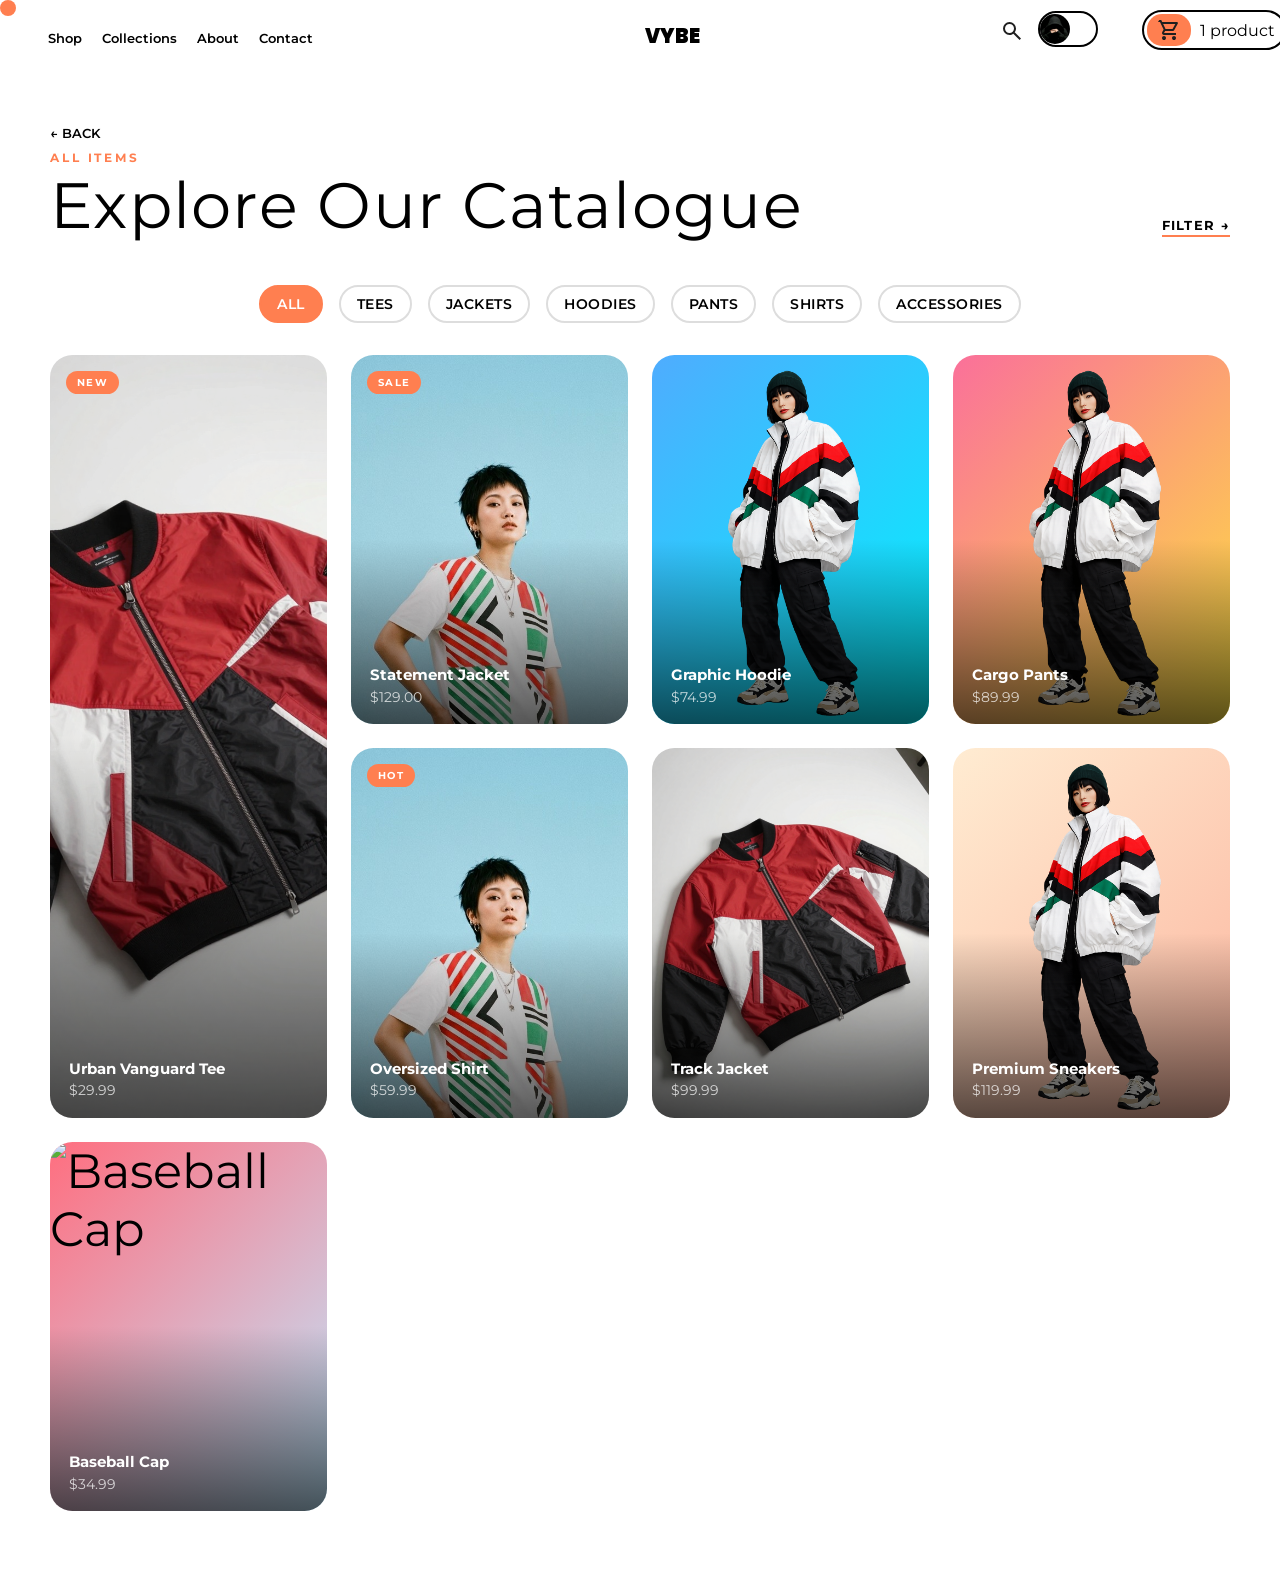
==== items.html @ 05dde700 "Add items catalogue page with filter functionality and navigation updates Co-authored-by: Copilot <c" ====
<!DOCTYPE html>
<html lang="en">
<head>
    <meta charset="UTF-8">
    <meta name="viewport" content="width=device-width, initial-scale=1.0">
    <title>Items Catalogue - VYBE</title>
    <link rel="stylesheet" href="style.css">
    <link rel="preconnect" href="https://fonts.googleapis.com">
    <link rel="preconnect" href="https://fonts.gstatic.com" crossorigin>
    <link href="https://fonts.googleapis.com/css2?family=Montserrat:ital,wght@0,100..900;1,100..900&family=Poppins:ital,wght@0,100;0,200;0,300;0,400;0,500;0,600;0,700;0,800;0,900;1,100;1,200;1,300;1,400;1,500;1,600;1,700;1,800;1,900&family=Rubik+Mono+One&family=Ubuntu:ital,wght@0,300;0,400;0,500;0,700;1,300;1,400;1,500;1,700&display=swap" rel="stylesheet">
    <style>
        * {
            font-family: "Montserrat", sans-serif;
        }
        nav ul li a,
        nav ol li,
        .logo,
        .profile,
        .cart,
        .view-all,
        .product-card,
        .add-btn,
        button {
            cursor: pointer;
        }
        nav ol li svg {
            cursor: pointer;
        }
    </style>
</head>
<body>
    <div class="cursor" id="cursor"></div>
    <nav>
        <ul>
            <li><a href="shop.html">Shop</a></li>
            <li><a href="collections.html">Collections</a></li>
            <li><a href="about.html">About</a></li>
            <li><a href="contact.html">Contact</a></li>
        </ul>
        
        <span class="logo">VYBE</span>
        <ol>
            <li><svg xmlns="http://www.w3.org/2000/svg" height="24px" viewBox="0 -960 960 960" width="24px" fill="#1f1f1f"><path d="M784-120 532-372q-30 24-69 38t-83 14q-109 0-184.5-75.5T120-580q0-109 75.5-184.5T380-840q109 0 184.5 75.5T640-580q0 44-14 83t-38 69l252 252-56 56ZM380-400q75 0 127.5-52.5T560-580q0-75-52.5-127.5T380-760q-75 0-127.5 52.5T200-580q0 75 52.5 127.5T380-400Z"/></svg></li>
            <li><div class="profile"><img src="dp.jpg.jpg" alt=""></div></li>
            <li><div class="cart"><p><svg xmlns="http://www.w3.org/2000/svg" height="24px" viewBox="0 -960 960 960" width="24px" fill="#1f1f1f"><path d="M223.5-103.5Q200-127 200-160t23.5-56.5Q247-240 280-240t56.5 23.5Q360-193 360-160t-23.5 56.5Q313-80 280-80t-56.5-23.5Zm400 0Q600-127 600-160t23.5-56.5Q647-240 680-240t56.5 23.5Q760-193 760-160t-23.5 56.5Q713-80 680-80t-56.5-23.5ZM246-720l96 200h280l110-200H246Zm-38-80h590q23 0 35 20.5t1 41.5L692-482q-11 20-29.5 31T622-440H324l-44 80h480v80H280q-45 0-68-39.5t-2-78.5l54-98-144-304H40v-80h130l38 80Zm134 280h280-280Z"/></svg> 1 product</p></div></li>
        </ol>
    </nav>

    <!-- Items Catalogue Section -->
    <section id="items-catalogue" class="items-section">
        <div class="section-header">
            <div>
                <a href="index.html" class="back-btn">← BACK</a>
                <div class="section-eyebrow">All Items</div>
                <div class="section-title">Explore Our Catalogue</div>
            </div>
            <a href="#" class="view-all">Filter →</a>
        </div>

        <!-- Filter Section -->
        <div class="filter-section">
            <button class="filter-btn active" data-filter="all">All</button>
            <button class="filter-btn" data-filter="tee">Tees</button>
            <button class="filter-btn" data-filter="jacket">Jackets</button>
            <button class="filter-btn" data-filter="hoodie">Hoodies</button>
            <button class="filter-btn" data-filter="pants">Pants</button>
            <button class="filter-btn" data-filter="shirt">Shirts</button>
            <button class="filter-btn" data-filter="accessories">Accessories</button>
        </div>

        <div class="items-grid">
            <!-- Item 1 -->
            <div class="product-card" data-category="tee">
                <div class="product-img-wrap">
                    <div class="product-img-placeholder" style="background: linear-gradient(135deg, #667eea 0%, #764ba2 100%);">
                        <img src="Graphic jacket.jpg" alt="Urban Tee">
                    </div>
                </div>
                <div class="product-overlay">
                    <div class="product-name">Urban Vanguard Tee</div>
                    <div class="product-price">$29.99</div>
                </div>
                <div class="product-tag">New</div>
                <button class="add-btn">+</button>
            </div>

            <!-- Item 2 -->
            <div class="product-card" data-category="jacket">
                <div class="product-img-wrap">
                    <div class="product-img-placeholder" style="background: linear-gradient(135deg, #f093fb 0%, #f5576c 100%);">
                        <img src="avatar2.png" alt="Street Jacket">
                    </div>
                </div>
                <div class="product-overlay">
                    <div class="product-name">Statement Jacket</div>
                    <div class="product-price">$129.00</div>
                </div>
                <div class="product-tag">Sale</div>
                <button class="add-btn">+</button>
            </div>

            <!-- Item 3 -->
            <div class="product-card" data-category="hoodie">
                <div class="product-img-wrap">
                    <div class="product-img-placeholder" style="background: linear-gradient(135deg, #4facfe 0%, #00f2fe 100%);">
                        <img src="avatar.png" alt="Graphic Hoodie">
                    </div>
                </div>
                <div class="product-overlay">
                    <div class="product-name">Graphic Hoodie</div>
                    <div class="product-price">$74.99</div>
                </div>
                <button class="add-btn">+</button>
            </div>

            <!-- Item 4 -->
            <div class="product-card" data-category="pants">
                <div class="product-img-wrap">
                    <div class="product-img-placeholder" style="background: linear-gradient(135deg, #fa709a 0%, #fee140 100%);">
                        <img src="avatar.png" alt="Cargo Pants">
                    </div>
                </div>
                <div class="product-overlay">
                    <div class="product-name">Cargo Pants</div>
                    <div class="product-price">$89.99</div>
                </div>
                <button class="add-btn">+</button>
            </div>

            <!-- Item 5 -->
            <div class="product-card" data-category="shirt">
                <div class="product-img-wrap">
                    <div class="product-img-placeholder" style="background: linear-gradient(135deg, #a8edea 0%, #fed6e3 100%);">
                        <img src="avatar2.png" alt="Oversized Shirt">
                    </div>
                </div>
                <div class="product-overlay">
                    <div class="product-name">Oversized Shirt</div>
                    <div class="product-price">$59.99</div>
                </div>
                <div class="product-tag">Hot</div>
                <button class="add-btn">+</button>
            </div>

            <!-- Item 6 -->
            <div class="product-card" data-category="jacket">
                <div class="product-img-wrap">
                    <div class="product-img-placeholder" style="background: linear-gradient(135deg, #ff9a9e 0%, #fecfef 100%);">
                        <img src="Graphic jacket.jpg" alt="Track Jacket">
                    </div>
                </div>
                <div class="product-overlay">
                    <div class="product-name">Track Jacket</div>
                    <div class="product-price">$99.99</div>
                </div>
                <button class="add-btn">+</button>
            </div>

            <!-- Item 7 -->
            <div class="product-card" data-category="accessories">
                <div class="product-img-wrap">
                    <div class="product-img-placeholder" style="background: linear-gradient(135deg, #ffecd2 0%, #fcb69f 100%);">
                        <img src="avatar.png" alt="Sneakers">
                    </div>
                </div>
                <div class="product-overlay">
                    <div class="product-name">Premium Sneakers</div>
                    <div class="product-price">$119.99</div>
                </div>
                <button class="add-btn">+</button>
            </div>

            <!-- Item 8 -->
            <div class="product-card" data-category="accessories">
                <div class="product-img-wrap">
                    <div class="product-img-placeholder" style="background: linear-gradient(135deg, #ff6e7f 0%, #bfe9ff 100%);">
                        <img src="cap.png" alt="Baseball Cap">
                    </div>
                </div>
                <div class="product-overlay">
                    <div class="product-name">Baseball Cap</div>
                    <div class="product-price">$34.99</div>
                </div>
                <button class="add-btn">+</button>
            </div>
        </div>
    </section>

    <script src="script.js"></script>
</body>
</html>
---- style.css ----
*{
  font-family: "Montserrat", sans-serif;
  font-optical-sizing: auto;
  font-style: normal;
  cursor: default;
}

body{
    overflow-x: hidden;
    padding: 0px;
    margin: 0px;
}
.cursor {
      width: 16px; height: 16px;
      background: coral;
      border-radius: 50%;
      position: fixed;
      top: 0; left: 0;
      pointer-events: none;
      z-index: 9999;
      transition: transform 0.15s ease, background 0.2s;
      mix-blend-mode: multiply;
}
.cursor.expand { transform: scale(4); background: rgb(255, 158, 123); }
nav{
    width: 100vw;
    margin: 0px;
    padding: 0px;
    margin-top: 10px;  
}
nav ul{
    display: inline-block;
}
nav ul li{
    display: inline;
    padding: 8px;
    font-size: 13px;
    font-weight: 600;
}
nav ul li a{
    text-decoration: none;
    color: black;
    cursor: pointer;
}
nav ol{
    display: inline;
    width: 100%;
    position: relative;
    left: 20vw;

}
nav ol li{
    list-style-type: none;
    display: inline;
    cursor: pointer;
}
.profile{
    width: 60px;
    height: 36px;
    border: 2px solid black;
    border-radius: 20px;
    display: inline-block;
    box-sizing: border-box;
    cursor: pointer;
}
.profile img{
    height: 30px;
    width: 30px;
    border-radius: 50%;
    position: relative;
    top: 1px;
    display: inline-block;
    cursor: pointer;
}
nav ol li svg{
    cursor: pointer;
    position: relative;
    top: 0px;
    margin-right: 10px;
}
.cart{
    width: 140px;
    height: 36px;
    border: 2px solid black;
    border-radius: 20px;
    display: inline-block;
    position: relative;
    top: 0px;
    left: 40px;
    cursor: pointer;
}
.cart svg{
    position: absolute;
    left: -53px;
    border-radius: 15px;
    top: -7px;
    padding: 4px 10px;
    background: coral;
}
.cart p{
    margin-bottom: 10px;
    position: relative;
    top: -7.5px;
    left: 40%;
}
.logo{
    font-size: 20px;
    font-weight: 900;
    font-family: "Poppins", monospace;
    text-align: center;
    margin-left: 25vw;
    
}
.hero{
    background-color: coral;
    width: 85vw;
    margin: auto;
    height: 500px;
    border-radius: 50px;
    margin-top: 200px;
    margin-bottom: 50pxi;
    overflow: clip;
    padding: 50px;
    color: white;
}
.hero .text1{
    font-weight: 700;
    margin-bottom: 20px;
}
.hero .text2{
    font-weight: 900;
    font-size: 30px;
    margin-bottom: 20px;
}
.hero .text3{
    font-weight: 600;
    font-size: 15px;
    margin-bottom: 20px;
}
.hero .strip{
    position: relative;
    top: 200px;
    padding: 10px 20px;
    color: coral;
    text-align: center;
    border-radius: 50px;
    background-color: white;
    display: inline-block;
    font-weight: 500;
}
.hero .strip:hover{
    box-shadow: 5px 5px 5px rgb(255, 255, 255);
    transition: ease-in-out 0.5s;
}
.strip button{
    height: 45px;
    width: 45px;
    border-radius: 50%;
    border: none;
    background-color: coral;
    margin-left: 22px;
}
.avatar{
    transform: scale(0.6);
    position: absolute;
    top: -320px;
    margin-left: 95px;

}
.featured-card{
    width: 200px;
    height: 322px;
    border-radius: 25px;
    background-color: white;
    float: right;
    padding: 5px;
}
.featured-card img{
    border-radius: 25px;
    height: 200px;
    width: 200px;
}
.featured-card-label{
    text-align: center;
    position: relative;
    color: white;
    font-weight: 700;
    top: -240px;
}
.featured-card-name{
   text-align: center;
   position: relative;
   color: black;
   font-weight: 700;
   font-size: 14px; 
   margin-bottom: 8px;
}
.featured-card-description{
   text-align: center;
   position: relative;
   color: black;
   font-weight: 400;
   font-size: 12px;
   margin-bottom: 8px;
}
.featured-card-price{
    width: fit-content;
    padding-bottom: 10px;
    padding-right: 10px;
    padding-left: 10px;
    border-radius: 20px;
    background-color: coral;
    margin: auto;
    font-size: 15px;
}
.featured-card-price svg{
    position: relative;
    top: 6.2px;
    padding: 2px 5px;
    border-radius: 12px;
    margin-right: 18px;
    background-color: white;
    
}
.Pills{
    width: fit-content;
    display: flex;
    text-align: center;
    position: relative;
    left: 83%;
    top: -40%;
    font-size: 14px;
    font-weight: 400;
}
.heropill{
    margin-right: 10px;
}
.heropill-icon{
    margin-bottom: 20px;
}
.left{
    font-size: 40px;
    margin-left: 50px;
    top: 0px;
    font-weight: 700;
    position: absolute;
    font-style: italic;
    color: rgba(0, 0, 0, 1);
    height: 10px;
}
.left span{
    font-size: 120px;
    position: relative;
    font-weight: 900;
    top: 60px;
}
.right{
    position: absolute;
    left: 58vw;
    top: 60px;
    font-weight: 700;
    font-style: italic;
    font-size: 40px;
    color: rgba(0, 0, 0, 1);


}
.right span{
    font-size: 120px;
    position: relative;
    font-weight: 900;
    top: 60px;
}
.ticker-wrap {
      background: transparent;
      color: coral;
      padding: 0.9rem 0;
      overflow: hidden;
      white-space: nowrap;
}

.ticker-inner {
      display: inline-flex;
      animation: ticker 22s linear infinite;
}

.ticker-item {
      font-family: 'Montserrat', cursive;
      font-size: 1.1rem;
      letter-spacing: 0.15em;
      padding: 0 2.5rem;
}

.ticker-item .dot {
      color: black;
      margin-right: 2.5rem;
}
@keyframes ticker {
    0%   { transform: translateX(0); }
    100% { transform: translateX(-50%); }
}
@keyframes fadeUp {
    from { opacity: 0; transform: translateY(30px); }
    to   { opacity: 1; transform: translateY(0); }
}

@keyframes slideLeft {
    from { opacity: 0; transform: translateX(80px); }
    to   { opacity: 1; transform: translateX(0); }
}

#arrivals {
      padding: 6rem 3rem;
      background-color: none;
}

.section-header {
    display: flex;
    align-items: flex-end;
    justify-content: space-between;
    margin-bottom: 3rem;
}

.section-eyebrow {
    font-size: 0.72rem;
    font-weight: 700;
    letter-spacing: 0.25em;
    text-transform: uppercase;
    color: coral;
    margin-bottom: 0.5rem;
}

.section-title {
    font-family: 'Montserrat', cursive;
    font-size: clamp(2.5rem, 5vw, 4rem);
    line-height: 1;
    letter-spacing: 0.02em;
}

.view-all {
    font-size: 0.82rem;
    font-weight: 700;
    letter-spacing: 0.1em;
    text-transform: uppercase;
    color: black;
    text-decoration: none;
    border-bottom: 2px solid coral;
    padding-bottom: 2px;
    transition: color 0.2s;
}

.view-all:hover { color: coral; }

.products-grid {
    display: grid;
    grid-template-columns: repeat(4, 1fr);
    gap: 1.5rem;
}

.product-card {
    position: relative;
    border-radius: 1.4rem;
    overflow: hidden;
    cursor: pointer;
    transition: transform 0.3s ease;
}

.product-card:hover { transform: translateY(-6px); }

.product-card:nth-child(1) { grid-row: span 2; }

.product-img-wrap {
    aspect-ratio: 3/4;
    overflow: hidden;
    position: relative;
}

.product-card:nth-child(1) .product-img-wrap { aspect-ratio: auto; height: 100%; }

.product-img-wrap img,
.product-img-placeholder {
    width: 100%;
    height: 100%;
    object-fit: cover;
    display: block;
    transition: transform 0.5s ease;
}

.product-card:hover .product-img-placeholder { transform: scale(1.06); }

.product-img-placeholder {
    display: flex;
    align-items: center;
    justify-content: center;
    font-size: 3rem;
    min-height: 220px;
}

.product-overlay {
    position: absolute;
    inset: 0;
    background: linear-gradient(to top, rgba(0,0,0,0.65) 0%, transparent 50%);
    display: flex;
    flex-direction: column;
    justify-content: flex-end;
    padding: 1.2rem;
}

.product-name {
    font-weight: 700;
    font-size: 0.95rem;
    color: white;
    margin-bottom: 0.3rem;
}

.product-price {
    font-size: 0.85rem;
    color: rgba(255,255,255,0.75);
}

.product-tag {
    position: absolute;
    top: 1rem; left: 1rem;
    background: coral;
    color: white;
    font-size: 0.65rem;
    font-weight: 700;
    letter-spacing: 0.12em;
    text-transform: uppercase;
    padding: 0.3rem 0.7rem;
    border-radius: 999px;
}

.add-btn {
    position: absolute;
    top: 1rem; right: 1rem;
    width: 36px; height: 36px;
    background: white;
    border-radius: 50%;
    border: none;
    display: flex;
    align-items: center;
    justify-content: center;
    font-size: 1.2rem;
    cursor: pointer;
    transition: background 0.2s, transform 0.2s;
    opacity: 0;
    transition: opacity 0.25s, transform 0.2s, background 0.2s;
}

.product-card:hover .add-btn { opacity: 1; }
.add-btn:hover { background: coral; color: white; transform: scale(1.1); }
.marquee-strip {
      background: transparent;
      padding: 1.1rem 0;
      overflow: hidden;
    }

.marquee-inner {
    display: inline-flex;
    animation: ticker 18s linear infinite;
}

.marquee-item {
    font-family: 'Montserrat', cursive;
    font-size: 1.3rem;
    letter-spacing: 0.12em;
    color: coral;
    padding: 0 2rem;
    white-space: nowrap;
}

.marquee-item .star { color: yellow; margin-right: 1.5rem; }

/* ─── LIFESTYLE BANNER ───────────────────────────────── */
#lifestyle {
    padding:  3rem 6rem;
}

.lifestyle-inner {
    background: black;
    border-radius: 2rem;
    padding: 5rem 4rem;
    display: grid;
    grid-template-columns: 1fr 1fr;
    gap: 4rem;
    align-items: center;
    position: relative;
    overflow: hidden;
}

.lifestyle-inner::before {
    content: '';
    position: absolute;
    width: 400px; height: 400px;
    background: coral;
    border-radius: 50%;
    top: -100px; right: -80px;
    opacity: 0.15;
}

.lifestyle-eyebrow {
    font-size: 0.72rem;
    font-weight: 700;
    letter-spacing: 0.25em;
    text-transform: uppercase;
    color: coral;
    margin-bottom: 1rem;
}

.lifestyle-heading {
    font-family: 'Montserrat', cursive;
    font-size: clamp(2.5rem, 4.5vw, 4rem);
    color: white;
    line-height: 1;
    margin-bottom: 1.5rem;
}

.lifestyle-text {
    color: rgba(255,255,255,0.55);
    font-size: 0.95rem;
    line-height: 1.7;
    margin-bottom: 2rem;
    max-width: 360px;
}

.lifestyle-stats {
    display: flex;
    gap: 3rem;
    margin-top: 2.5rem;
}

.stat-num {
    font-family: 'Montserrat', cursive;
    font-size: 2.8rem;
    color: white;
    line-height: 1;
}

.stat-label {
    font-size: 0.75rem;
    color: rgba(255,255,255,0.45);
    letter-spacing: 0.1em;
    text-transform: uppercase;
    margin-top: 0.2rem;
}

.lifestyle-visual {
    display: grid;
    grid-template-columns: 1fr 1fr;
    gap: 1rem;
}

.lifestyle-swatch {
    border-radius: 1.2rem;
    aspect-ratio: 1;
    display: flex;
    align-items: center;
    justify-content: center;
    font-size: 2.5rem;
    transition: transform 0.3s;
}

.lifestyle-swatch:hover { transform: scale(1.05) rotate(-2deg); }

/* ─── FOOTER ─────────────────────────────────────────── */
footer {
    background: black;
    color: white;
    padding: 4rem 3rem 2.5rem;
}

.footer-top {
    display: flex;
    justify-content: space-between;
    align-items: flex-start;
    margin-bottom: 3rem;
}

.footer-brand {
    font-family: 'Montserrat', cursive;
    font-size: 3rem;
    color: white;
    letter-spacing: 0.1em;
    line-height: 1;
}

.footer-tagline {
    color: rgba(255,255,255,0.4);
    font-size: 0.85rem;
    margin-top: 0.5rem;
}

.footer-cols {
    display: flex;
    gap: 5rem;
}

.footer-col h4 {
    font-size: 0.7rem;
    font-weight: 700;
    letter-spacing: 0.2em;
    text-transform: uppercase;
    color: rgba(255,255,255,0.35);
    margin-bottom: 1.2rem;
}

.footer-col ul { list-style: none;padding: 0px; }

.footer-col ul li { margin-bottom: 0.7rem; }

.footer-col ul a {
    color: rgba(255,255,255,0.7);
    text-decoration: none;
    font-size: 0.88rem;
    transition: color 0.2s;
}

.footer-col ul a:hover { color: coral; }

.footer-bottom {
    border-top: 1px solid rgba(255,255,255,0.08);
    padding-top: 1.5rem;
    display: flex;
    justify-content: space-between;
    align-items: center;
    color: rgba(255,255,255,0.3);
    font-size: 0.8rem;
}

.footer-socials {
    display: flex;
    gap: 1rem;
}

.social-btn {
    width: 38px; height: 38px;
    border-radius: 50%;
    border: 1px solid rgba(255,255,255,0.15);
    display: flex;
    align-items: center;
    justify-content: center;
    font-size: 1rem;
    cursor: pointer;
    transition: border-color 0.2s, background 0.2s;
    text-decoration: none;
    color: white;
}

.social-btn:hover { border-color: coral; background: coral; }

/* ─── BACK BUTTON ─────────────────────────────────── */

.back-btn {
    text-decoration: none;
    color: black;
    font-weight: 600;
    font-size: 13px;
    margin-right: 20px;
    margin-bottom: 10px;
    transition: color 0.2s;
    display: inline-block;
}

.back-btn:hover {
    color: coral;
}

/* ─── FILTER SECTION ───────────────────────────────── */

.filter-section {
    display: flex;
    gap: 1rem;
    margin-bottom: 2rem;
    flex-wrap: wrap;
    justify-content: center;
}

.filter-btn {
    padding: 0.5rem 1rem;
    border: 2px solid #ddd;
    background: white;
    border-radius: 25px;
    font-weight: 600;
    font-size: 0.9rem;
    cursor: pointer;
    transition: all 0.2s ease;
    text-transform: uppercase;
    letter-spacing: 0.5px;
}

.filter-btn:hover {
    border-color: coral;
    color: coral;
}

.filter-btn.active {
    background: coral;
    color: white;
    border-color: coral;
}

/* ─── ITEMS CATALOGUE ─────────────────────────────────── */

.items-section {
    padding: 60px 50px;
    max-width: 1400px;
    margin: 0 auto;
}

.items-grid {
    display: grid;
    grid-template-columns: repeat(4, 1fr);
    gap: 1.5rem;
    margin-top: 2rem;
}

/* ─── RESPONSIVE DESIGN ─────────────────────────────── */

/* Tablets: 2 columns */
@media (max-width: 1024px) {
    .items-grid {
        grid-template-columns: repeat(2, 1fr);
        gap: 1.2rem;
    }
    
    .products-grid {
        grid-template-columns: repeat(2, 1fr);
        gap: 1.2rem;
    }
    
    .product-card:nth-child(1) { grid-row: span 1; }
}

/* Mobile: 1 column */
@media (max-width: 768px) {
    .items-grid {
        grid-template-columns: repeat(2, 1fr);
        gap: 1rem;
    }
    
    .products-grid {
        grid-template-columns: repeat(2, 1fr);
        gap: 1rem;
    }
    
    .items-section {
        padding: 40px 20px;
    }
    
    .section-header {
        flex-direction: column;
        gap: 1rem;
    }
    
    .filter-section {
        gap: 0.5rem;
    }
    
    .filter-btn {
        padding: 0.4rem 0.8rem;
        font-size: 0.8rem;
    }
    
    .back-btn {
        font-size: 12px;
        margin-right: 10px;
    }
}

/* Small phones */
@media (max-width: 480px) {
    .items-section {
        padding: 30px 16px;
    }
    
    .product-card {
        border-radius: 1rem;
    }
}
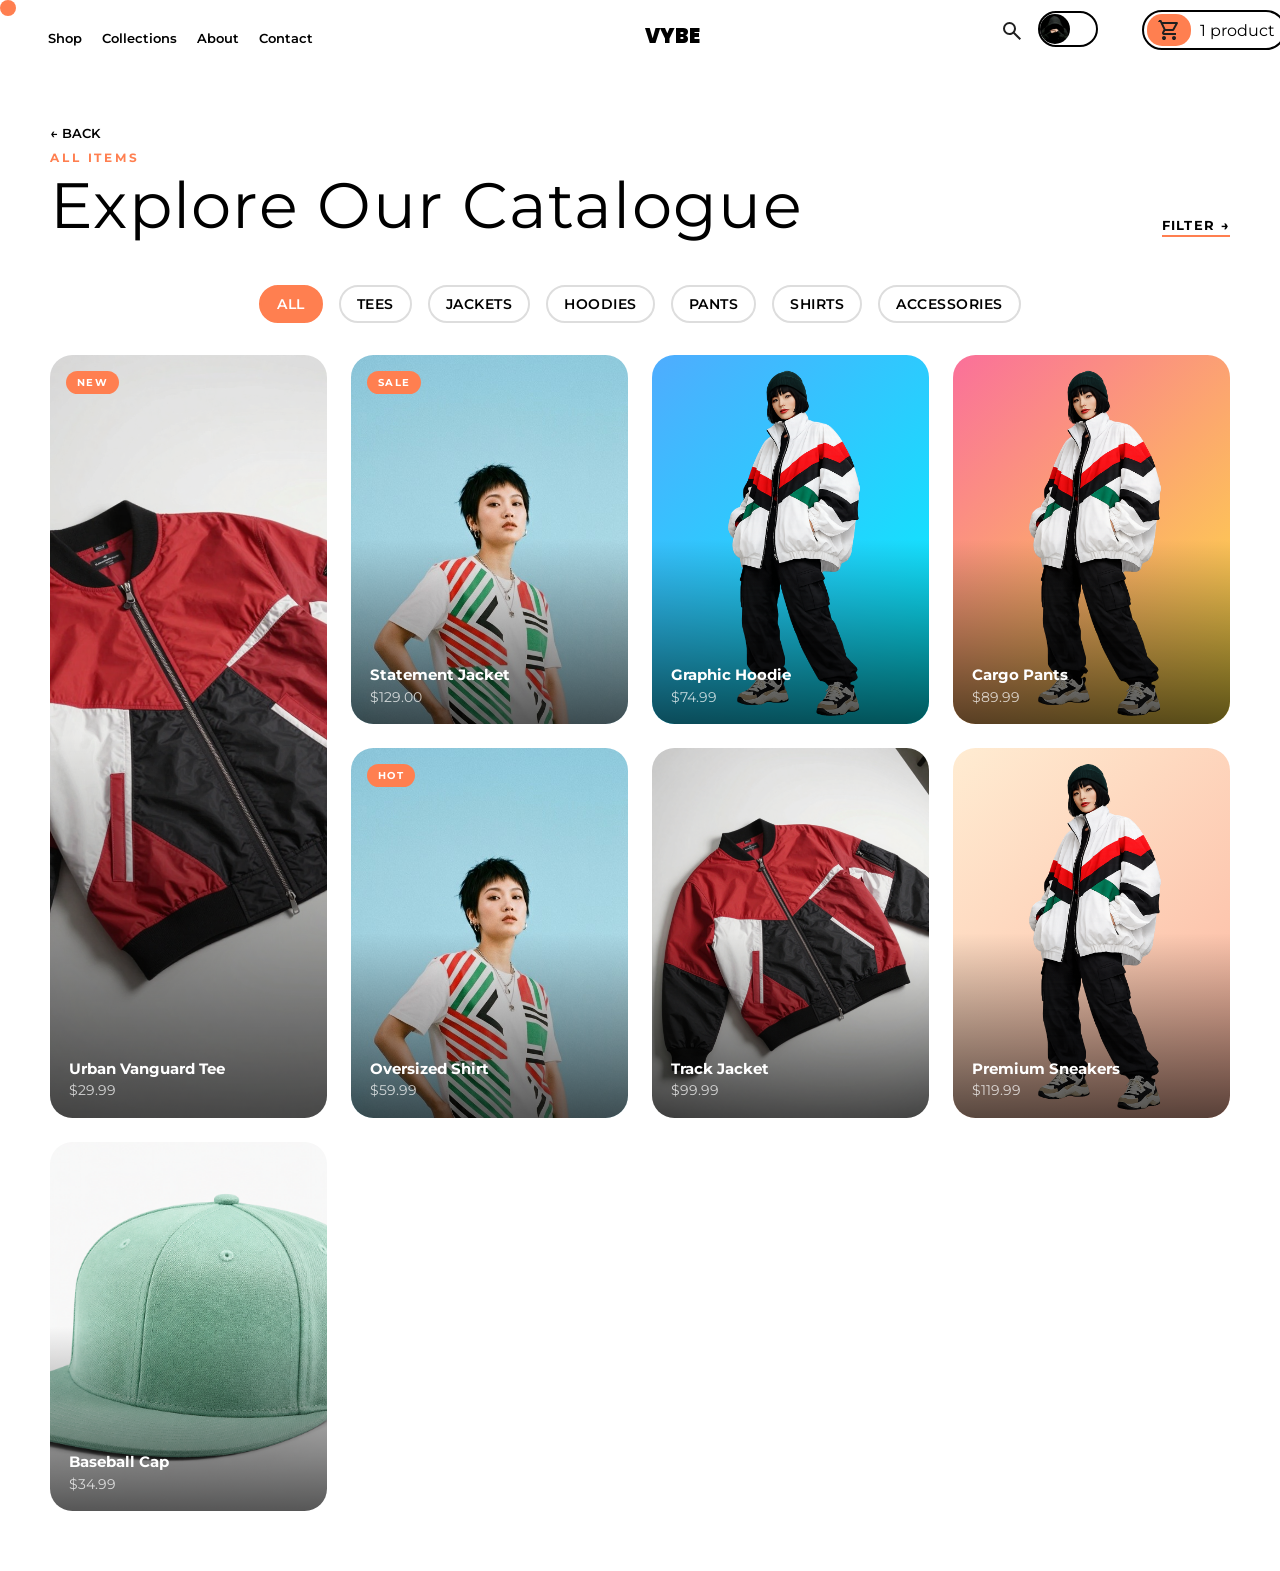
==== commit c19479cf: "Fix image filename case for baseball cap in items catalogue" ====
--- a/items.html
+++ b/items.html
@@ -174,7 +174,7 @@
             <div class="product-card" data-category="accessories">
                 <div class="product-img-wrap">
                     <div class="product-img-placeholder" style="background: linear-gradient(135deg, #ff6e7f 0%, #bfe9ff 100%);">
-                        <img src="cap.png" alt="Baseball Cap">
+                        <img src="Cap.png" alt="Baseball Cap">
                     </div>
                 </div>
                 <div class="product-overlay">
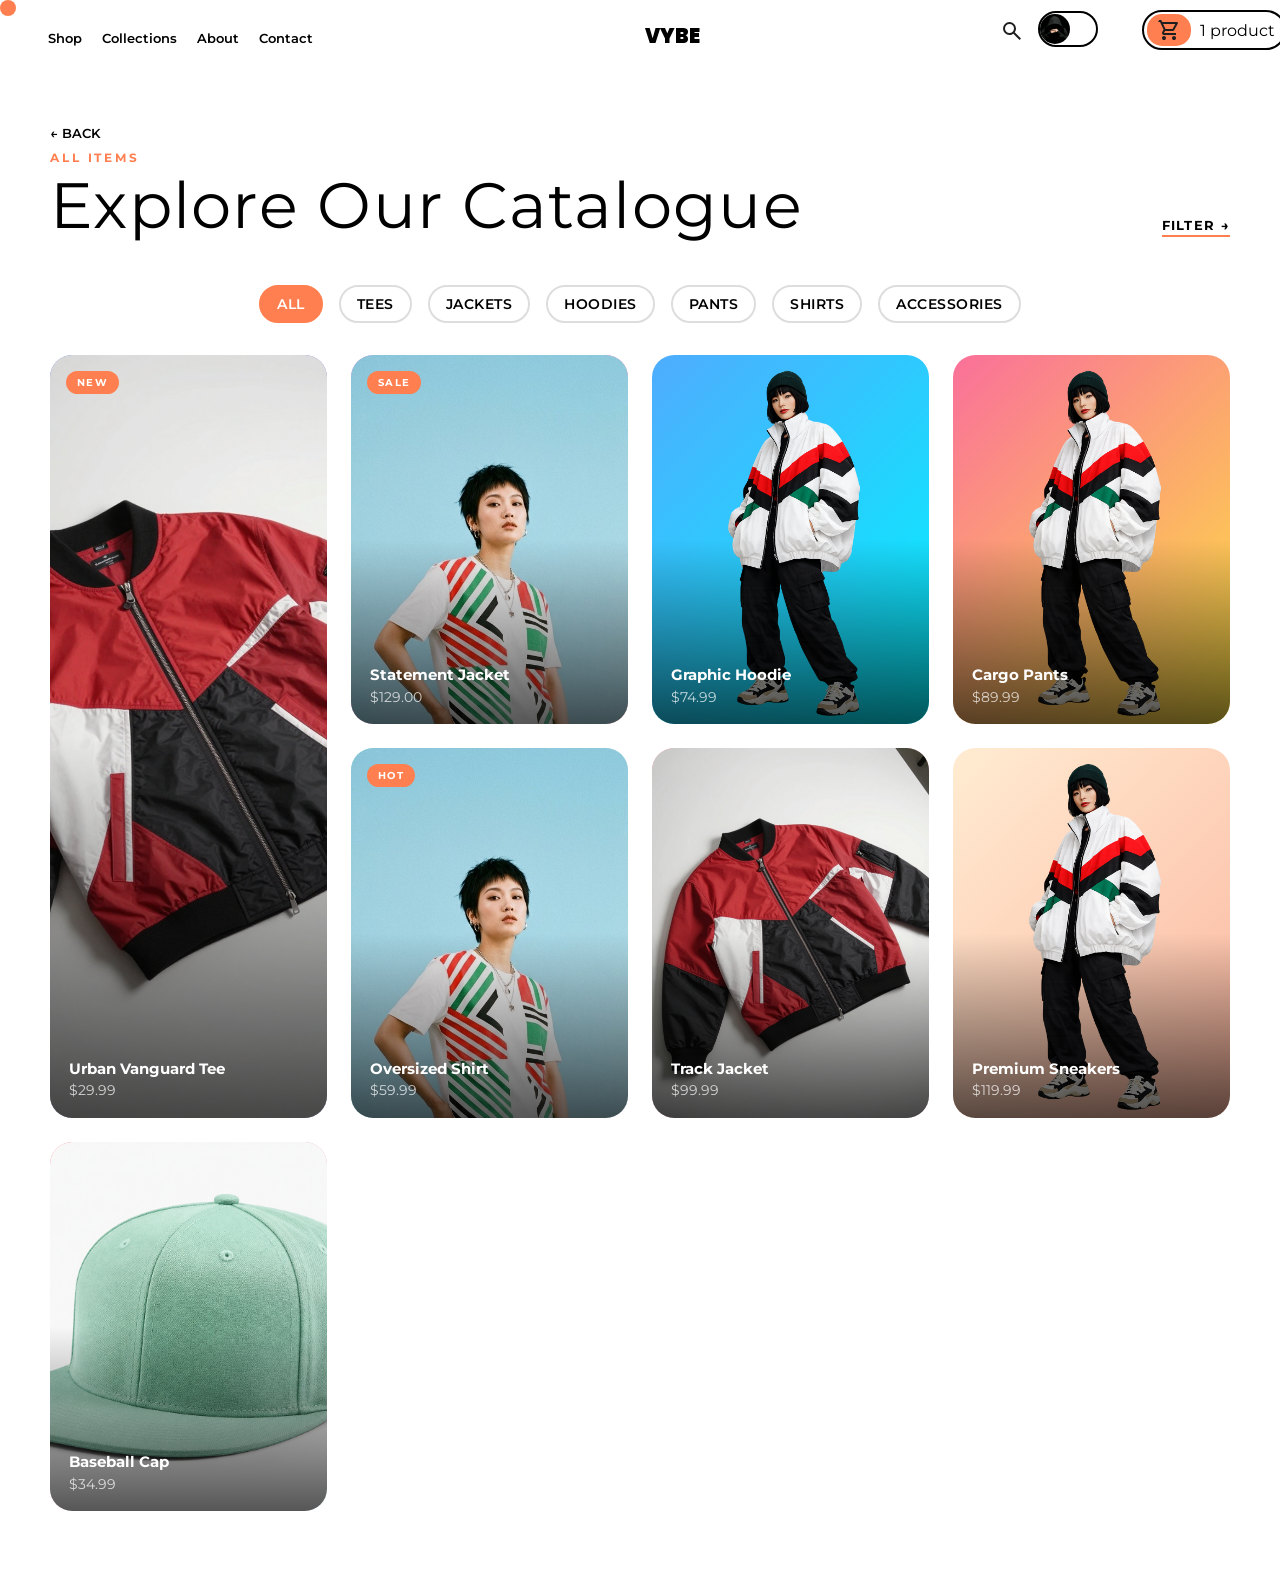
==== commit 4f7f79a8: "Add profile dropdown menu to navigation with styling and toggle functionality" ====
--- a/items.html
+++ b/items.html
@@ -41,7 +41,15 @@
         <span class="logo">VYBE</span>
         <ol>
             <li><svg xmlns="http://www.w3.org/2000/svg" height="24px" viewBox="0 -960 960 960" width="24px" fill="#1f1f1f"><path d="M784-120 532-372q-30 24-69 38t-83 14q-109 0-184.5-75.5T120-580q0-109 75.5-184.5T380-840q109 0 184.5 75.5T640-580q0 44-14 83t-38 69l252 252-56 56ZM380-400q75 0 127.5-52.5T560-580q0-75-52.5-127.5T380-760q-75 0-127.5 52.5T200-580q0 75 52.5 127.5T380-400Z"/></svg></li>
-            <li><div class="profile"><img src="dp.jpg.jpg" alt=""></div></li>
+            <li><div class="profile"><img src="dp.jpg.jpg" alt=""></div>
+             <div class="profile-dropdown">
+                <ul>
+                    <li><a href="profile.html">Profile</a></li>
+                    <li><a href="settings.html">Settings</a></li>
+                    <li><a href="logout.html">Logout</a></li>
+                </ul>
+            </div>
+            </li>
             <li><div class="cart"><p><svg xmlns="http://www.w3.org/2000/svg" height="24px" viewBox="0 -960 960 960" width="24px" fill="#1f1f1f"><path d="M223.5-103.5Q200-127 200-160t23.5-56.5Q247-240 280-240t56.5 23.5Q360-193 360-160t-23.5 56.5Q313-80 280-80t-56.5-23.5Zm400 0Q600-127 600-160t23.5-56.5Q647-240 680-240t56.5 23.5Q760-193 760-160t-23.5 56.5Q713-80 680-80t-56.5-23.5ZM246-720l96 200h280l110-200H246Zm-38-80h590q23 0 35 20.5t1 41.5L692-482q-11 20-29.5 31T622-440H324l-44 80h480v80H280q-45 0-68-39.5t-2-78.5l54-98-144-304H40v-80h130l38 80Zm134 280h280-280Z"/></svg> 1 product</p></div></li>
         </ol>
     </nav>
--- a/style.css
+++ b/style.css
@@ -3,6 +3,7 @@
   font-optical-sizing: auto;
   font-style: normal;
   cursor: default;
+  z-index: 1;
 }
 
 body{
@@ -72,6 +73,29 @@
     display: inline-block;
     cursor: pointer;
 }
+.profile-dropdown{
+    position: absolute;
+    top: 40px;
+    left: 40px;
+    width: 50%;
+    background-color: white;
+    padding: 0px;
+    display: none;
+    background-color: transparent;
+}
+.profile-dropdown ul li{
+    display: block;
+    border: 2px solid black;
+    border-radius: 25px;
+    margin-bottom: 5px;
+    z-index: 1;
+}
+.profile-dropdown ul li:hover{
+    background-color: coral;
+    color: white;
+    transform: scale(1.1);
+    transition: ease-in-out 0.3s;
+}
 nav ol li svg{
     cursor: pointer;
     position: relative;
@@ -262,6 +286,7 @@
     font-style: italic;
     font-size: 40px;
     color: rgba(0, 0, 0, 1);
+    z-index: -99;
 
 
 }
@@ -270,6 +295,7 @@
     position: relative;
     font-weight: 900;
     top: 60px;
+    margin: 0px;
 }
 .ticker-wrap {
       background: transparent;
